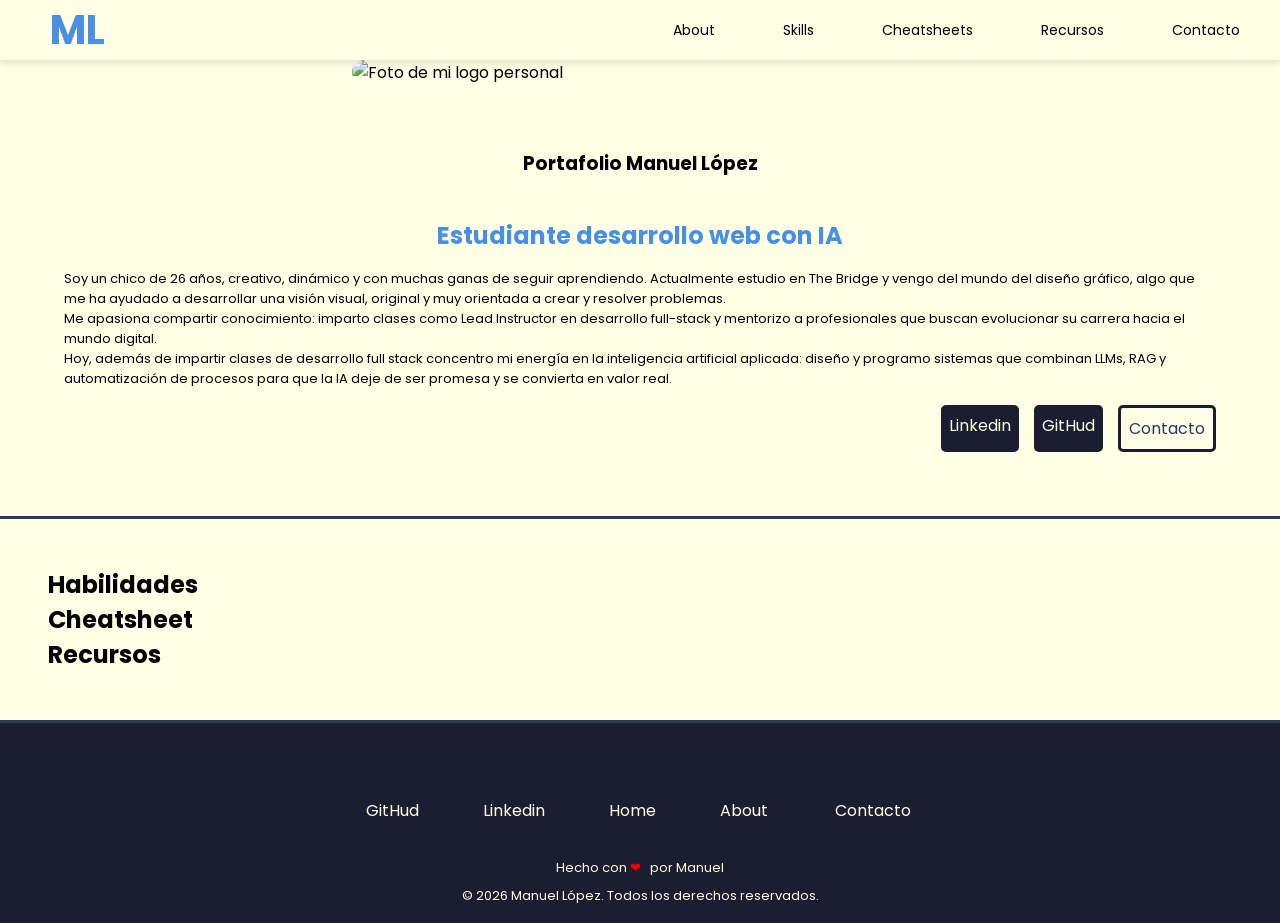
==== index.html @ 8c835e7b "He actualizado todos los documentos, e eliminado las otras paginas de estilo, añadido el menu desple" ====
<!DOCTYPE html>
<html lang="es">
  <head>
    <meta charset="UTF-8" />
    <meta name="viewport" content="width=device-width, initial-scale=1.0" />
    <meta http-equiv="X-UA-Compatible" content="ie=edge" />
    <meta
      name="description"
      content="Portafolio personal de Manuel López estudiante the bridge desarrollador web con IA"
    />
    <title>Portafolio de Manuel López</title>
    <link rel="icon" href="img/favicon.ico" type="image/x-icon" />
    <link rel="stylesheet" href="./css/reset.css" />
    <link rel="stylesheet" href="./css/style.css" />
    <script src="./js/script.js" defer></script>
    
    
  </head>
  <body>
    <header>
        <nav>
            <a href="index.html" class="logo"><strong>ML</strong></a>
            <ul class="navList">
                <li><a href="about.html">About</a></li>
                <li><a href="#">Skills</a></li>
                <li><a href="#">Cheatsheets</a></li>
                <li><a href="#">Recursos</a></li>
                <li><a href="contacto.html">Contacto</a></li>
            </ul>
            <button class="hamburguesa" id="btnhamburguesa"  aria-label="Menú de navegación">
                <span></span>
                <span></span>
                <span></span>
            </button>
        </nav>
          <div class="menuNavegacion" id="menudenav">
            <ol class="menulista">
              <li class="elementoListaMenu" id="eleAbout"><a href="about.html">About</a></li>         
              <li class="elementoListaMenu" id="eleSkills"><a href="#skills">Skills</a></li> 
              <li class="elementoListaMenu" id="eleCheatsheet"><a href="#skills">Cheatsheet</a></li> 
              <li class="elementoListaMenu" id="eleRecursos"><a href="#skills">Recursos</a></li> 
              <li class="elementoListaMenu" id="eleContacto"><a href="contacto.html">Contacto</a></li> 
            </ol>
        </div>

    </header>

    <main>

      <section id="inicio" class="hero">
        <article class="hero-content">
          <img
            class="img"
            src="https://res.cloudinary.com/gyyujqym/image/upload/v1793213356/Captura_de_pantalla_2026-10-28_194855.png"
            alt="Foto de mi logo personal"
          />
          
          <div class="texto-hero">
            <h1>Portafolio Manuel López</h1>

          <h2 class="subtitulouno">Estudiante desarrollo web con IA</h2>

            <p>
              Soy un chico de 26 años, creativo, dinámico y con muchas ganas de
              seguir aprendiendo. Actualmente estudio en The Bridge y vengo del
              mundo del diseño gráfico, algo que me ha ayudado a desarrollar una
              visión visual, original y muy orientada a crear y resolver
              problemas.
            </p>

            <p>
              Me apasiona compartir conocimiento: imparto clases como Lead
              Instructor en desarrollo full-stack y mentorizo a profesionales
              que buscan evolucionar su carrera hacia el mundo digital.
            </p>

            <p>
              Hoy, además de impartir clases de desarrollo full stack concentro
              mi energía en la inteligencia artificial aplicada: diseño y
              programo sistemas que combinan LLMs, RAG y automatización de
              procesos para que la IA deje de ser promesa y se convierta en
              valor real.
            </p>

            <div class="botones-hero">
              <a href="https://www.youtube.com/watch?v=SbYXkOAoZpI" target="_blank" class="btn-primary">Linkedin</a>
              <a href="https://www.youtube.com/watch?v=SbYXkOAoZpI" target="_blank" class="btn-primary">GitHud</a>
              <a href="contacto.html" target="_blank" class="btn-secundary"> Contacto </a>
            </div>
          </div>
        </article>
      </section>
          <div class="divs">
              <section id="skills" class="section">
                <h2>Habilidades</h2>
              </section>

              <section id="cheatsheet" class="section">
                <h2>Cheatsheet</h2>
              </section>

              <section id="recursos" class="section">
                <h2>Recursos</h2>
              </section>

           </div>  
    </main>

    <footer>
      <nav class="footer-nav">
        <a href="https://www.youtube.com/watch?v=SbYXkOAoZpI" target="_blank" class="btn btn-primary">GitHud</a>
        <a href="https://www.youtube.com/watch?v=SbYXkOAoZpI" target="_blank" class="btn btn-primary">Linkedin</a>
        <a href="index.html" target="_blank" class="btn btn-primary">Home</a>
        <a href="about.html" class="btn-primary">About</a>
        <a href="contacto.html"class="btn-terciary">Contacto</a>
      </nav>
      <p>Hecho con <span class="heart">❤</span> por Manuel </p>
      <p>&copy; 2026 Manuel López. Todos los derechos reservados.</p>
    </footer>
  </body>
</html>
---- css/style.css ----
@import url('https://fonts.googleapis.com/css2?family=Finlandica+Headline:ital,wght@0,100..900;1,100..900&family=Roboto:ital,wght@0,100..900;1,100..900&display=swap');
@import url('https://fonts.googleapis.com/css2?family=Finlandica+Headline:ital,wght@0,100..900;1,100..900&family=Poppins:ital,wght@0,100;0,200;0,300;0,400;0,500;0,600;0,700;0,800;0,900;1,100;1,200;1,300;1,400;1,500;1,600;1,700;1,800;1,900&family=Roboto:ital,wght@0,100..900;1,100..900&display=swap');

/* fuente */

:root {
  /* reutilizable */
  /*  colores que voy a reutilizar */
  --color-primary: #4a90e2;
  --color-secundary: #2a385c;
  --color-texto: #1a1e30;
  --color-bg: #ffffe6;
  --color-white: #fff6e9;

  /* espacios */
  --spacing-xs: 8px;
  --spacing-sm: 16px;
  --spacing-md: 24px;
  --spacing-lg: 48px;
  --header-height: 70px;

  /* Sombras */
  --shadow-sm: 0 1px 3px rgba(0, 0, 0, 0.1);
  --shadow-md: 0 4px 6px rgba(0, 0, 0, 0.1);
  --shadow-lg: 0 10px 25px rgba(0, 0, 0, 0.15);
  --shadow-xl: 0 20px 40px rgba(0, 0, 0, 0.2);
}
/* * {
  border: solid rgb(175, 175, 175) 1px;
}   */

/* .....................MENU DE NAVEGACIÓN................................................ */

header {
 position: sticky;
 top: 0;
 background-color: var(--color-bg);
 box-shadow: var(--shadow-md);
 z-index: 100;
 padding: var(--spacing-sm) --spacing-lg;
}
nav {
display: flex;
justify-content: space-between;
align-items: center;
max-width: 1200px;
margin: 0 auto;

}
.logo {
  font-size: 40px;
  color: var(--color-primary);
  margin-left: 10px;

}

.navList{
  display: flex;
  gap: var(--spacing-lg);
}

/* .....................Menu Navegación........................................ */

.hamburguesa{
  display: none;
/*   background-color: var(--color-texto); */
  flex-direction: column;
  gap: 5px;
  cursor: pointer;
  border: none;
  padding: var(--spacing-xs);
  z-index: 101;
 

}

.hamburguesa span{
  width: 25px;
  height: 3px;
  background-color: #2a385c;
  border-radius: 15px;

}


.menuNavegacion{
  position: fixed;
  top: 0;
  right: -100%;
  height: 100vh;
  width: 260px;
  background-color: var(--color-bg);
  flex-direction: column;
  padding: 5rem 2rem 2rem 2rem;
  gap: 1rem;
  transition: right 0.8s ease;
  box-shadow: -5px 0 15px rgba(0, 0, 0, 0.2);
  overflow-y: auto;


}
.elementoListaMenu{
  display: flex;
  flex-direction: column;
  padding: 13px;
  margin-bottom: 20px;
  background-color: #2a385c;
  width: 200px;
  height: 50px;
  color: #fff6e9;
  border-radius: 15px;
  align-items: center;
 
}
.elementoListaMenu:hover{
    transform: translateY(-2px);
  box-shadow: var(--shadow-md);
}


/* ----------------------------------------MAAAIN--------------------------------------------- */
body {
  font-family: 'Poppins', sans-serif;
  height: 100%;
  background-color: var(--color-bg);

}
.contacto-body{
  display: flex;
    flex-direction: column;
    min-height: 100vh;
}
.contacto-main{
  flex: 1;
  padding: 30px;
}
.main {
 max-width: 1200px;
 margin: 0 auto;
 padding: 4rem var(--spacing-lg);
 display: flex;
}
.about-main{
  max-width: 1200px;
  margin: 0 auto;
 padding: 4rem var(--spacing-lg);

}
.subtituloh3{
  margin-bottom: var(--spacing-md);
}
.about-section{
  width: 100%;
}

.hero {
  max-width: 1200px; /* que el maximo que mida sea eso */
  margin: 0 auto;
  padding: 0 var(--spacing-md);
   margin-bottom: 4rem;
 
}
.hero-content{
  display: flex;
  flex-direction: column;
  align-items: center;
  gap: var(--spacing-lg);
  width:100% ;
}
.img {
  width: 50%;
  
  border-radius: 40px;
}
.divimg{
  display: flex;
  align-items: center;
  justify-content: center;
}
.aboutimg{
    width: 50%;
  
  border-radius: 40px;
}

.articleinfo{
  display: column;

}

.subtitulouno {
  color: var(--color-primary);
  padding: var(--spacing-sm);
  text-align: center;
}
.contenido-texto-hero{
  display: flex;
  flex-direction: column;
  width: 50%;
  text-align: center;
  
  
}

p {
  font-size: small;
  text-align: left;
}

h1 {
  margin-bottom: var(--spacing-md);
  margin-top: var(--spacing-sm);
  width: 100%;
  text-align: center;
  box-sizing: border-box;
}
.about-h1{
  
  margin-bottom: var(--spacing-md);
  margin-top: var(--spacing-sm);

}
.about-h2{
  margin-bottom: var(--spacing-md);
  margin-top: var(--spacing-sm);
  color: var(--color-primary);
}

.divs {
  padding: var(--spacing-lg);
  border-top: #2a385c solid;
  border-bottom: #2a385c solid;
}

.botones-hero {
  display: flex;
  justify-content: flex-end;
  gap: 15px;
  color: var(--color-bg);
  margin-top: var(--spacing-sm);
}

.btn-primary {
  background-color: var(--color-texto);
  color: var(--color-bg);
  padding: var(--spacing-xs);
  border-radius: 5px;
  text-align: center;
  transition: all 0.6s ease;
}

.btn-secundary {
  color: var(--color-secundary);
  padding: var(--spacing-xs);
  border-radius: 5px;
  border: solid var(--color-texto);
  text-align: center;
  transition: all 0.6s ease;
}

.btn-primary:hover {
  background-color: var(--color-bg);
  color: var(--color-secundary);
  transform: translateY(-2px);
  box-shadow: var(--shadow-md);
}
.btn-secundary:hover {
  border: #4a90e2 solid;
  transform: translateY(-2px);
  box-shadow: var(--shadow-md);
}

.btn-terciary {
  color: var(--color-bg);
  padding: var(--spacing-xs);
  border-radius: 5px;
  border: solid var(--color-texto);

  transition: all 0.6s ease;
}
.btn-terciary:hover {
  border: var(--color-bg) solid;
  transform: translateY(-2px);
  box-shadow: var(--shadow-md);
}

.form{
  padding: 0 100px;
}

.contac-btn-primary{
  background-color: var(--color-texto);
  color: var(--color-bg);
  padding: var(--spacing-xs);
  border-radius: 5px;
  text-align: center;
  transition: all 0.6s ease;
  

}
.contac-btn-primary:hover {
  background-color: var(--color-primary);
  color: var(--color-bg);
  transform: translateY(-2px);
  box-shadow: var(--shadow-md);
}
fieldset {
  box-sizing: border-box;
  max-width: 600px; /* O el ancho máximo que quieras, por ejemplo 100% */
  width: 100%;
  min-width: 0;     /* Clave para que no se desborde en flex/grid o con textos largos */
  margin: 0 auto;   /* Centra el bloque si tiene un max-width menor al 100% */
  padding: 16px;
}
#mensaje{
 min-width: 100%;
}

/* ----------------------------------------MAAAIN--------------------------------------------- */

/* ----------------------------------------FOOOTER--------------------------------------------- */
footer {
  background-color: #1a1e30;
  height: 200px;
  padding: 5%;
}
.footer-nav {
  display: flex;
  justify-content: center;
  gap: var(--spacing-lg);
  margin-bottom: var(--spacing-md);
}
footer nav a {
  color: var(--color-bg);
  justify-items: center;
  display: flex;
}
footer p {
  margin: var(--spacing-sm);
  color: var(--color-bg);
  text-align: center;
  margin: var(--spacing-xs) 0;
}
.heart {
  display: inline-block;
  color: red;
  font-size: var(--fs-xl);
  animation: heartbeat 1.5s infinite;
}

@keyframes heartbeat {
  0%,
  100% {
    transform: scale(1);
  }
  14% {
    transform: scale(1.3);
  }
  28% {
    transform: scale(1);
  }
  42% {
    transform: scale(1.2);
  }
  70% {
    transform: scale(1);
  }
}
/* ----------------------------------------FOOOTER--------------------------------------------- */


.menuNavegacion.abierto{
  right: 0;
}


@media (max-width:1260px){
nav {
  margin-right: 100px;
}
  
}
@media (max-width:992px){
  .subtitulouno{
   
    font-size:15px;
  }
  h1{
    font-size:25px;
  }
  nav {
  margin-right: 50px;
}

  
}
@media (max-width: 768px) {

.hamburguesa{
  display: flex;
  
}
.navList{
  display: none;
}
 .contac-btn-primary{
    width: 100%;
  }
    .btn-primary{
    width: 100%;
  }
  .btn-secundary{
    width: 100%;
  }
}
@media (max-width: 576px){
.botones-hero{
    flex-direction: column;
    width: 100%;
    max-width: 300px;
  }
  .botones-hero{
        display: flex;
       flex-direction: column;
       align-items: center;
       width:100% ;
  }
  .texto-hero{
      display: flex;
       flex-direction: column;
       align-items: center;
       width:70% ;
  }
  .contac-btn-primary{
    width: 100%;
  }

}

.sectionExperience, .enfoqueList{
    display: flex;
    flex-direction: column;
    gap: var(--spacing-md);
    padding: 0;
    margin: 0;

}

.experienceCard{
    background-color: var(--color-bg);
    box-shadow:  -8px 4px 30px rgba(12, 0, 88, 0.261)  ;
    border-color: var(--color-texto);
    border-radius: 15px;
    padding: var(--spacing-lg);
    margin: var(--spacing-md);
}

.h3span{

    font-size: 13px;
   
  
}
span{
  color: var(--color-primary);
  margin-right: 6px;
}
.experienceDato, .enfoqueDato{
    font-weight:400;
    font-size: small;
  

}

.experienceDesc, .enfoqueDesc{
    font-style: italic;
    font-size: small;
    margin-bottom: var(--spacing-md)
}

.conviñeta{
    list-style:disc;
    
}
li{
   font-size: 14px;
   margin-left: 20px;
}

.enfoqueCard{
background-color: var(--color-bg);
    box-shadow:  -8px 4px 30px rgba(12, 0, 88, 0.261)  ;
    border-color: var(--color-texto);
    border-radius: 15px;
    padding: var(--spacing-lg);
    margin: var(--spacing-xs);
}
.enfoqueDato{
    font-style: normal;
    font-size: small;
}
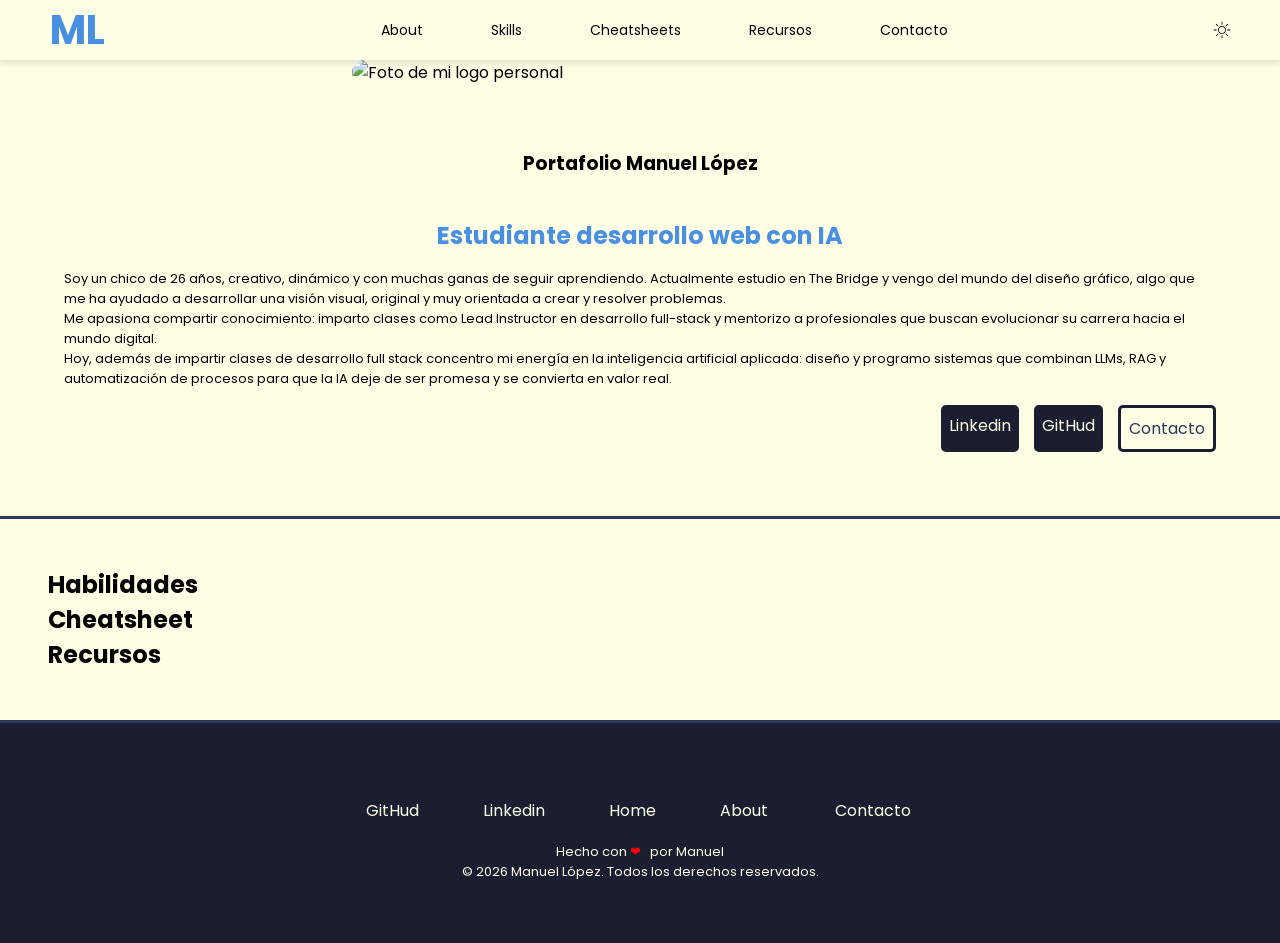
==== commit 7e52ac3c: "Me he cargado el menu de navegvación, y me falta implementar el modo oscurro en todas las páginas" ====
--- a/index.html
+++ b/index.html
@@ -14,36 +14,13 @@
     <link rel="stylesheet" href="./css/reset.css" />
     <link rel="stylesheet" href="./css/style.css" />
     <script src="./js/script.js" defer></script>
+  
     
     
   </head>
   <body>
-    <header>
-        <nav>
-            <a href="index.html" class="logo"><strong>ML</strong></a>
-            <ul class="navList">
-                <li><a href="about.html">About</a></li>
-                <li><a href="#">Skills</a></li>
-                <li><a href="#">Cheatsheets</a></li>
-                <li><a href="#">Recursos</a></li>
-                <li><a href="contacto.html">Contacto</a></li>
-            </ul>
-            <button class="hamburguesa" id="btnhamburguesa"  aria-label="Menú de navegación">
-                <span></span>
-                <span></span>
-                <span></span>
-            </button>
-        </nav>
-          <div class="menuNavegacion" id="menudenav">
-            <ol class="menulista">
-              <li class="elementoListaMenu" id="eleAbout"><a href="about.html">About</a></li>         
-              <li class="elementoListaMenu" id="eleSkills"><a href="#skills">Skills</a></li> 
-              <li class="elementoListaMenu" id="eleCheatsheet"><a href="#skills">Cheatsheet</a></li> 
-              <li class="elementoListaMenu" id="eleRecursos"><a href="#skills">Recursos</a></li> 
-              <li class="elementoListaMenu" id="eleContacto"><a href="contacto.html">Contacto</a></li> 
-            </ol>
-        </div>
-
+    <header id="mainHeader">
+  
     </header>
 
     <main>
@@ -107,16 +84,10 @@
            </div>  
     </main>
 
-    <footer>
-      <nav class="footer-nav">
-        <a href="https://www.youtube.com/watch?v=SbYXkOAoZpI" target="_blank" class="btn btn-primary">GitHud</a>
-        <a href="https://www.youtube.com/watch?v=SbYXkOAoZpI" target="_blank" class="btn btn-primary">Linkedin</a>
-        <a href="index.html" target="_blank" class="btn btn-primary">Home</a>
-        <a href="about.html" class="btn-primary">About</a>
-        <a href="contacto.html"class="btn-terciary">Contacto</a>
-      </nav>
-      <p>Hecho con <span class="heart">❤</span> por Manuel </p>
-      <p>&copy; 2026 Manuel López. Todos los derechos reservados.</p>
+    <footer id="mainFooter">
+
     </footer>
+    <script type="module" src="./js/main.js"></script>
+    
   </body>
 </html>
--- a/css/style.css
+++ b/css/style.css
@@ -321,14 +321,14 @@
 /* ----------------------------------------FOOOTER--------------------------------------------- */
 footer {
   background-color: #1a1e30;
-  height: 200px;
+  height: 220px;
   padding: 5%;
 }
 .footer-nav {
   display: flex;
   justify-content: center;
   gap: var(--spacing-lg);
-  margin-bottom: var(--spacing-md);
+  margin-bottom: var(--spacing-xs);
 }
 footer nav a {
   color: var(--color-bg);
@@ -339,7 +339,7 @@
   margin: var(--spacing-sm);
   color: var(--color-bg);
   text-align: center;
-  margin: var(--spacing-xs) 0;
+  margin: var(--spacing-xl);
 }
 .heart {
   display: inline-block;
@@ -373,6 +373,25 @@
   right: 0;
 }
 
+.darkModeToogle{
+  display: flex;
+  background-color: var(--color-bg);
+  border: none;
+  color: var(--color-texto);
+  cursor: pointer;
+  padding: var(--spacing-xs);
+  border-radius: 4px;
+  transition: all 0.3s ease;
+}
+
+.darkModeToogle:hover{
+  
+  transform: rotate(15deg);
+}
+.dark-mode-toggle svg{
+
+  display: block;
+}
 
 @media (max-width:1260px){
 nav {
@@ -436,7 +455,7 @@
   }
 
 }
-
+/* -----------------------------------------ABOUT--------------------------------- */
 .sectionExperience, .enfoqueList{
     display: flex;
     flex-direction: column;
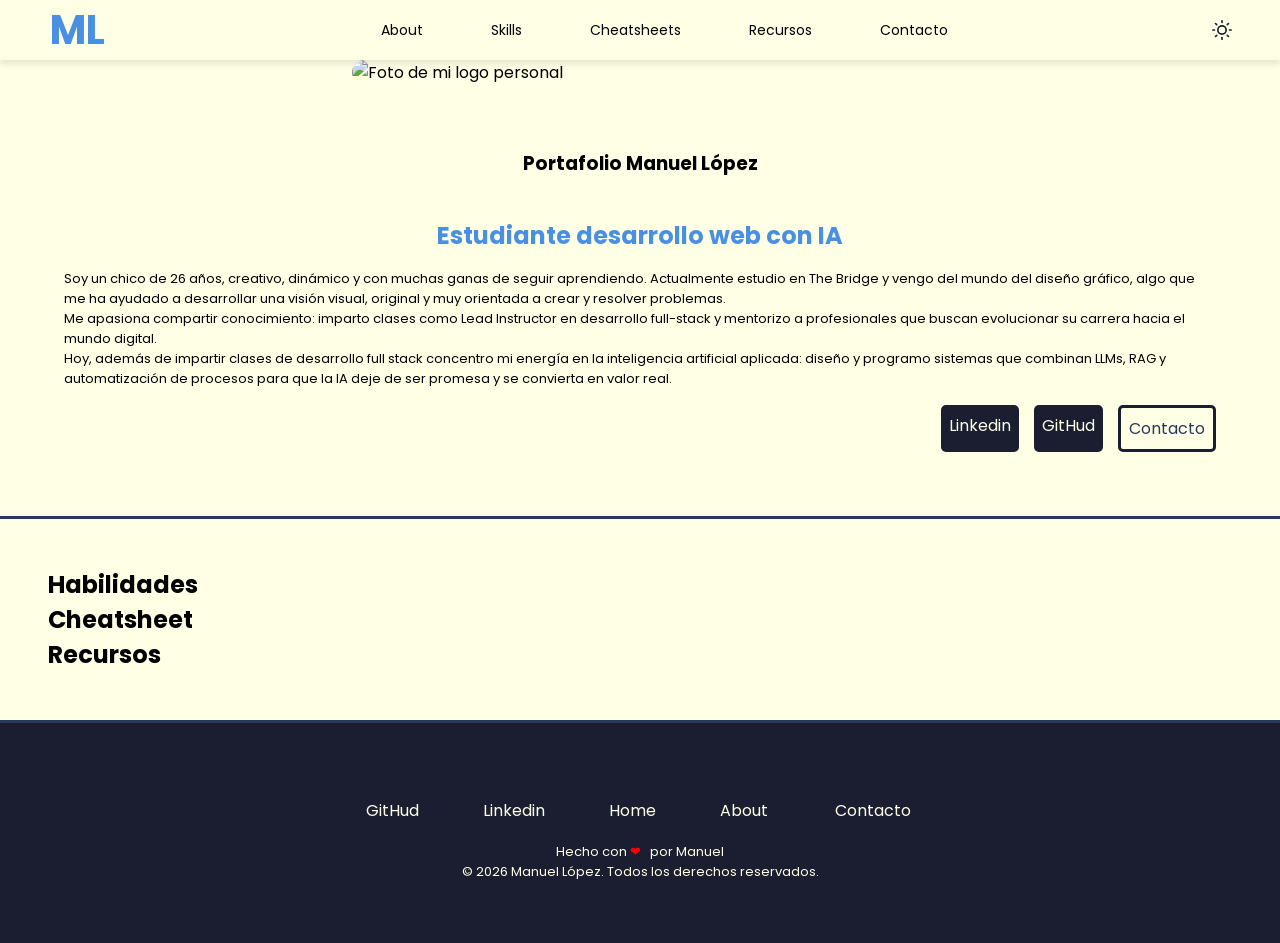
==== commit 0007ab02: "QUE FELIZ SOY AHRAO TODO FUNCIONA" ====
--- a/index.html
+++ b/index.html
@@ -19,9 +19,7 @@
     
   </head>
   <body>
-    <header id="mainHeader">
-  
-    </header>
+    <header id="mainHeader"></header>
 
     <main>
 
@@ -84,9 +82,7 @@
            </div>  
     </main>
 
-    <footer id="mainFooter">
-
-    </footer>
+    <footer id="mainFooter"></footer>
     <script type="module" src="./js/main.js"></script>
     
   </body>
--- a/css/style.css
+++ b/css/style.css
@@ -373,6 +373,7 @@
   right: 0;
 }
 
+
 .darkModeToogle{
   display: flex;
   background-color: var(--color-bg);
@@ -517,4 +518,14 @@
 .enfoqueDato{
     font-style: normal;
     font-size: small;
+}
+
+/* -----------------------------------------DARKMODE-------------------------------- */
+body.dark-mode {
+  background-color: var(--color-texto); 
+  color: var(--color-bg);
+}
+body.dark-mode header{
+  background-color: var(--color-secundary);
+  color: var(--color-bg);
 }
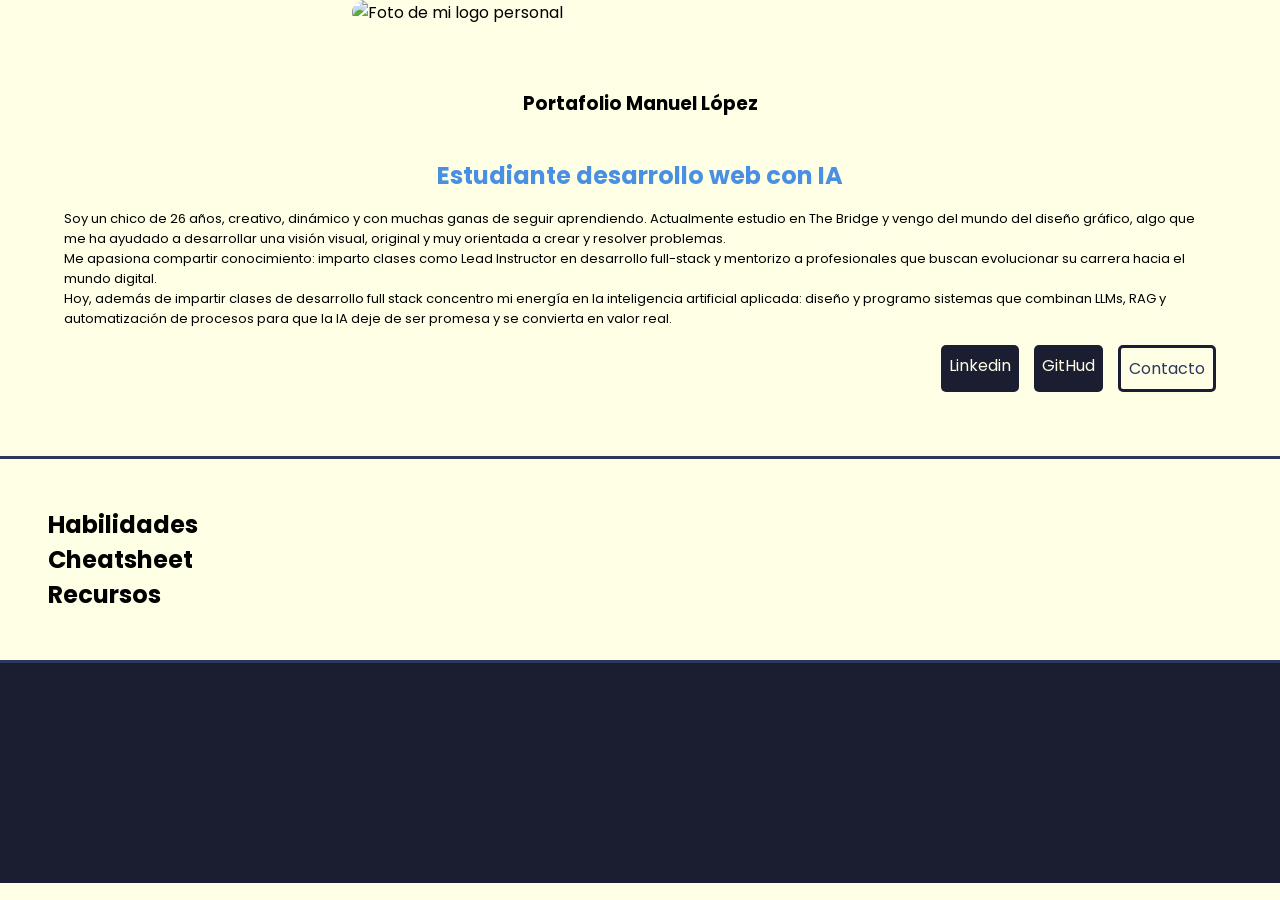
==== commit 16fa487a: "Implementación de las habilidades" ====
--- a/index.html
+++ b/index.html
@@ -69,10 +69,13 @@
           <div class="divs">
               <section id="skills" class="section">
                 <h2>Habilidades</h2>
+                <div class="contenedorSkills" id="contenedorSkills"></div>
+               
               </section>
 
-              <section id="cheatsheet" class="section">
+              <section id="CheatSheet" class="section">
                 <h2>Cheatsheet</h2>
+                  <div id="CheatSheetDiv"></div>
               </section>
 
               <section id="recursos" class="section">
@@ -86,4 +89,7 @@
     <script type="module" src="./js/main.js"></script>
     
   </body>
+ 
+
 </html>
+
--- a/css/style.css
+++ b/css/style.css
@@ -528,4 +528,37 @@
 body.dark-mode header{
   background-color: var(--color-secundary);
   color: var(--color-bg);
+}
+.contenedorSkills {
+  display: flex;
+  flex-wrap: wrap;
+  gap: 1.5rem;
+ 
+}
+
+
+
+.producto-card{
+  display: flex;
+  flex-direction: column;
+  background-color: var(--color-bg);
+  width: 30%;
+  height: 25%;
+  margin: 20px;
+  padding: var(--spacing-md);
+  border-radius: 15px;
+  box-shadow: var(--shadow-lg);
+  flex: 4;
+  color: #1a1e30;
+}
+.icono{
+display: flex;
+align-items: center;
+flex-direction: column;
+background-color: #2a385c;
+padding: 3px;
+margin-top: 5px;
+width: 30px;
+height: 30px;
+border-radius: 5px;
 }
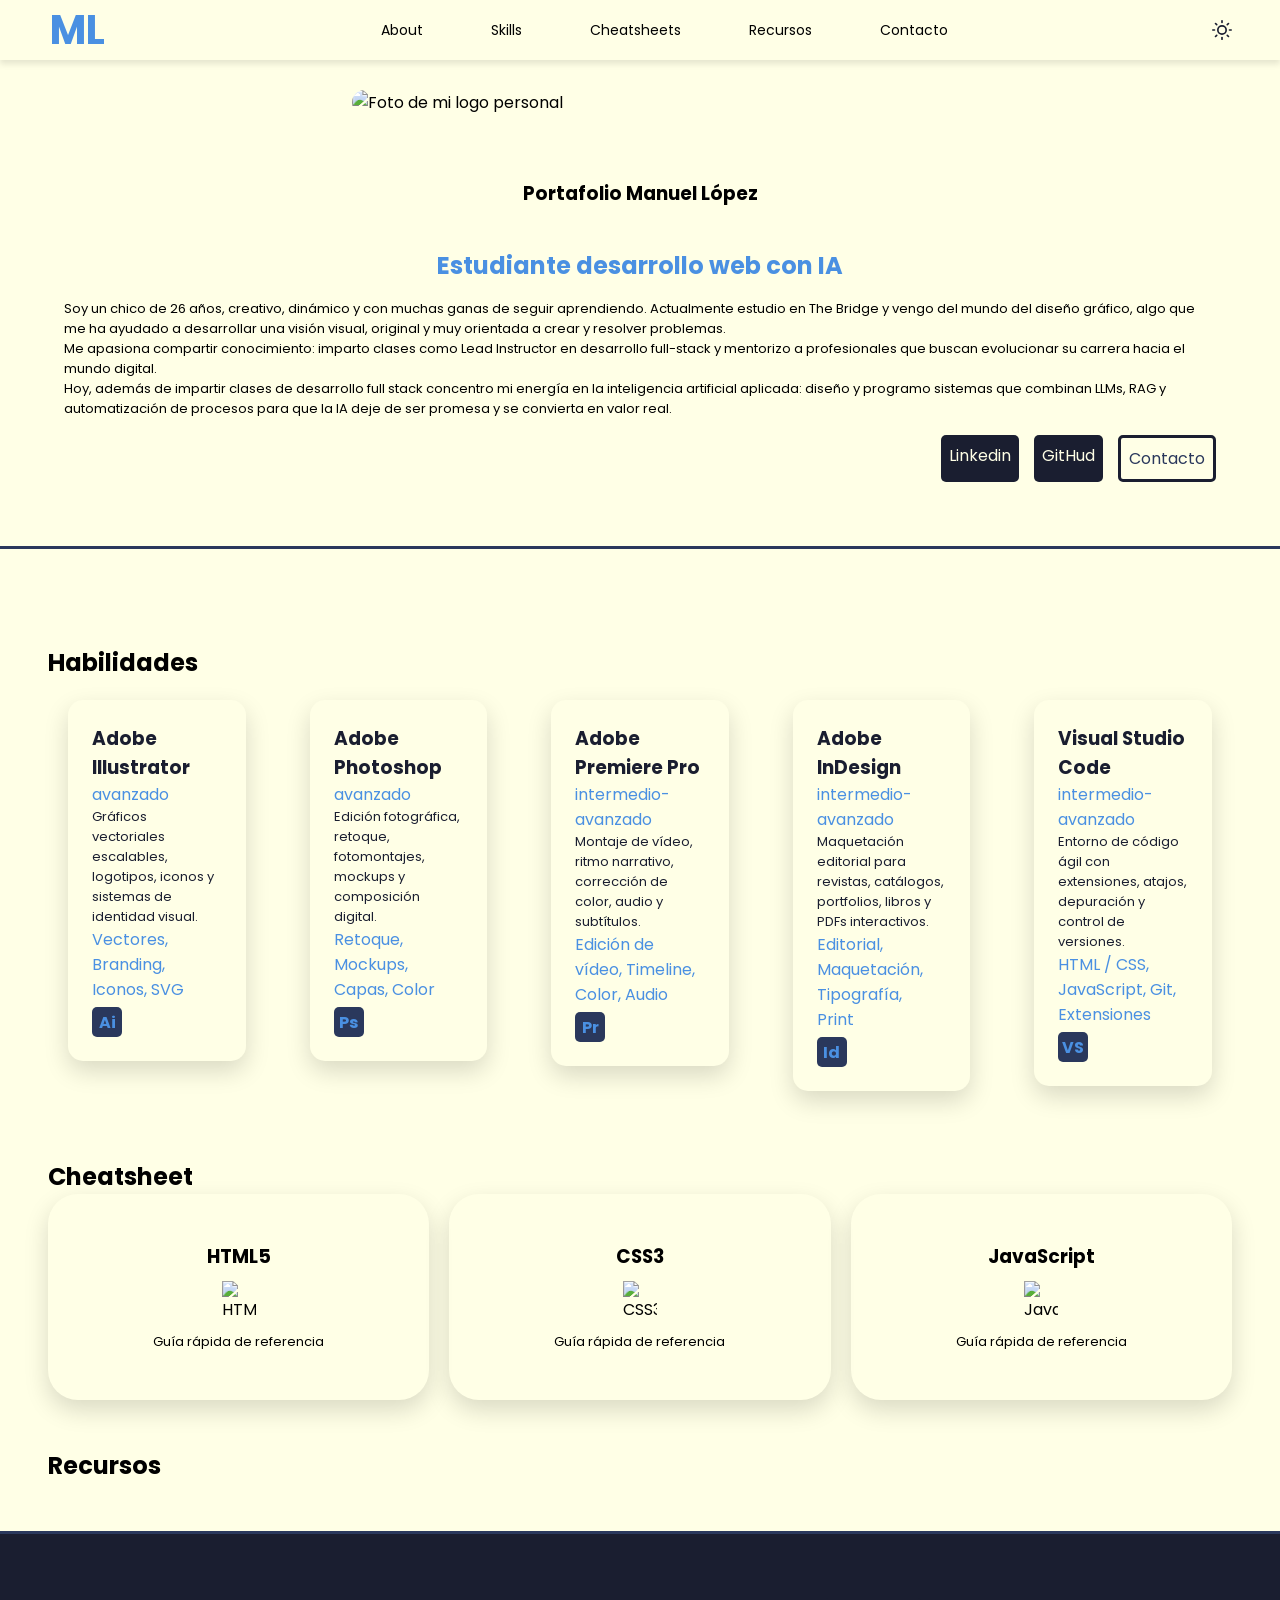
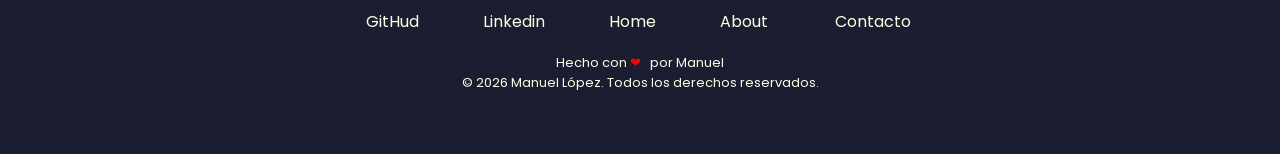
==== commit 98c36c55: "botones Cheatsheet cargados desde main.js, todo funcional" ====
--- a/index.html
+++ b/index.html
@@ -59,8 +59,8 @@
             </p>
 
             <div class="botones-hero">
-              <a href="https://www.youtube.com/watch?v=SbYXkOAoZpI" target="_blank" class="btn-primary">Linkedin</a>
-              <a href="https://www.youtube.com/watch?v=SbYXkOAoZpI" target="_blank" class="btn-primary">GitHud</a>
+              <a href="./cheatsheet-html5.html" target="_blank" class="btn-primary">Linkedin</a>
+              <a href="./cheatsheet-html5.html" target="_blank" class="btn-primary">GitHud</a>
               <a href="contacto.html" target="_blank" class="btn-secundary"> Contacto </a>
             </div>
           </div>
--- a/css/style.css
+++ b/css/style.css
@@ -30,7 +30,20 @@
 }   */
 
 /* .....................MENU DE NAVEGACIÓN................................................ */
-
+html,
+body {
+  min-height: 100%;
+}
+
+body {
+  display: flex;
+  flex-direction: column;
+  min-height: 100vh;
+}
+
+main {
+  flex: 1 0 auto;
+}
 header {
  position: sticky;
  top: 0;
@@ -169,7 +182,7 @@
 }
 .img {
   width: 50%;
-  
+  margin-top: 30px;
   border-radius: 40px;
 }
 .divimg{
@@ -283,7 +296,9 @@
   transform: translateY(-2px);
   box-shadow: var(--shadow-md);
 }
-
+.section{
+  margin-top: var(--spacing-lg);
+}
 .form{
   padding: 0 100px;
 }
@@ -529,15 +544,13 @@
   background-color: var(--color-secundary);
   color: var(--color-bg);
 }
+
 .contenedorSkills {
   display: flex;
   flex-wrap: wrap;
   gap: 1.5rem;
  
 }
-
-
-
 .producto-card{
   display: flex;
   flex-direction: column;
@@ -561,4 +574,50 @@
 width: 30px;
 height: 30px;
 border-radius: 5px;
+}
+
+.CheatSheetDiv{
+  display: flex;
+  width: 30%;
+  height: auto;
+  flex-direction: row;
+  flex: 41;
+}
+.cheatsheet-card img{
+ width: 20%;
+  height: auto;
+}
+.cheatsheet-card{
+    display: flex;
+    flex-direction: column;
+     align-items: center;
+    box-shadow: var(--shadow-lg);
+    width: 20%;
+    padding: var(--spacing-md);
+    border-radius: 30px;
+}
+.cheatsheet-btn{
+  display: flex;
+    flex-direction: column;
+     align-items: center;
+     margin: var(--spacing-md);
+}
+.cheatsheet-btn p{
+  margin-top: 10px;
+}
+.cheatsheet-btn h3{
+  margin-bottom: 10px;
+}
+#CheatSheetDiv {
+  display: flex;
+  flex-direction: row;
+  gap: 20px;
+}
+
+#CheatSheetDiv .cheatsheet-card {
+  flex: 2;
+}
+.producto-card.dark-mode{
+    background-color: var(--color-secundary);
+  color: var(--color-bg);
 }
